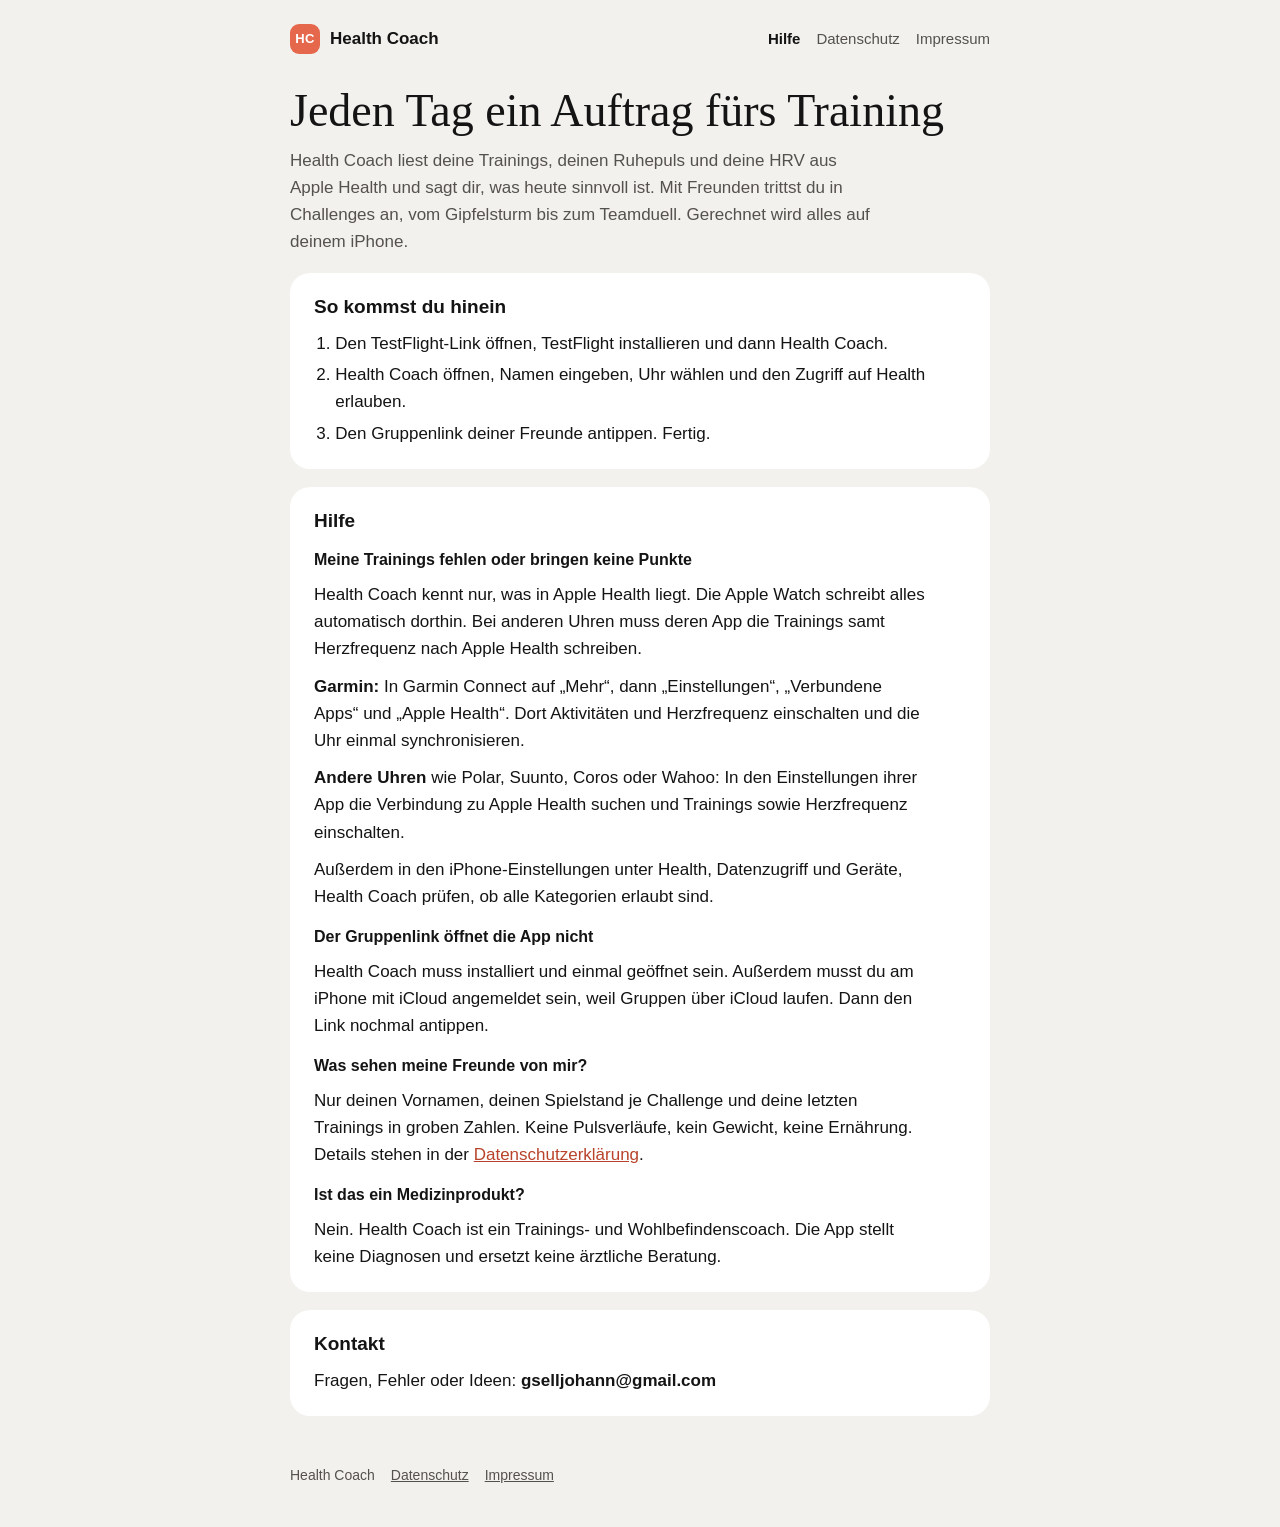
==== index.html @ 1bf3b1d5 "Website: Hilfe, Datenschutz, Impressum Co-Authored-By: Claude Opus 5.5 <noreply@anthropic.com>" ====
<!doctype html>
<html lang="de">
<head>
<meta charset="utf-8">
<meta name="viewport" content="width=device-width, initial-scale=1, viewport-fit=cover">
<title>Health Coach</title>
<meta name="description" content="Health Coach: Tagesauftrag fürs Training aus Apple Health und Challenges unter Freunden.">
<link rel="stylesheet" href="style.css">
</head>
<body>
<div class="top">
  <a class="brand" href="./"><span>HC</span>Health Coach</a>
  <nav aria-label="Seiten">
    <a href="./" aria-current="page">Hilfe</a>
    <a href="datenschutz.html">Datenschutz</a>
    <a href="impressum.html">Impressum</a>
  </nav>
</div>

<main>
  <header class="page">
    <h1>Jeden Tag ein Auftrag fürs Training</h1>
    <p class="lead">Health Coach liest deine Trainings, deinen Ruhepuls und deine HRV aus Apple Health und sagt dir, was heute sinnvoll ist. Mit Freunden trittst du in Challenges an, vom Gipfelsturm bis zum Teamduell. Gerechnet wird alles auf deinem iPhone.</p>
  </header>

  <section>
    <h2>So kommst du hinein</h2>
    <ol>
      <li>Den TestFlight-Link öffnen, TestFlight installieren und dann Health Coach.</li>
      <li>Health Coach öffnen, Namen eingeben, Uhr wählen und den Zugriff auf Health erlauben.</li>
      <li>Den Gruppenlink deiner Freunde antippen. Fertig.</li>
    </ol>
  </section>

  <section>
    <h2>Hilfe</h2>
    <h3>Meine Trainings fehlen oder bringen keine Punkte</h3>
    <p>Health Coach kennt nur, was in Apple Health liegt. Die Apple Watch schreibt alles automatisch dorthin. Bei anderen Uhren muss deren App die Trainings samt Herzfrequenz nach Apple Health schreiben.</p>
    <p><strong>Garmin:</strong> In Garmin Connect auf „Mehr“, dann „Einstellungen“, „Verbundene Apps“ und „Apple Health“. Dort Aktivitäten und Herzfrequenz einschalten und die Uhr einmal synchronisieren.</p>
    <p><strong>Andere Uhren</strong> wie Polar, Suunto, Coros oder Wahoo: In den Einstellungen ihrer App die Verbindung zu Apple Health suchen und Trainings sowie Herzfrequenz einschalten.</p>
    <p>Außerdem in den iPhone-Einstellungen unter Health, Datenzugriff und Geräte, Health Coach prüfen, ob alle Kategorien erlaubt sind.</p>

    <h3>Der Gruppenlink öffnet die App nicht</h3>
    <p>Health Coach muss installiert und einmal geöffnet sein. Außerdem musst du am iPhone mit iCloud angemeldet sein, weil Gruppen über iCloud laufen. Dann den Link nochmal antippen.</p>

    <h3>Was sehen meine Freunde von mir?</h3>
    <p>Nur deinen Vornamen, deinen Spielstand je Challenge und deine letzten Trainings in groben Zahlen. Keine Pulsverläufe, kein Gewicht, keine Ernährung. Details stehen in der <a href="datenschutz.html">Datenschutzerklärung</a>.</p>

    <h3>Ist das ein Medizinprodukt?</h3>
    <p>Nein. Health Coach ist ein Trainings- und Wohlbefindenscoach. Die App stellt keine Diagnosen und ersetzt keine ärztliche Beratung.</p>
  </section>

  <section>
    <h2>Kontakt</h2>
    <p>Fragen, Fehler oder Ideen: <span class="mail">gselljohann@gmail.com</span></p>
  </section>
</main>

<footer>
  <span>Health Coach</span>
  <a href="datenschutz.html">Datenschutz</a>
  <a href="impressum.html">Impressum</a>
</footer>
</body>
</html>
---- style.css ----
/* Health Coach: ruhige Dokumentseiten in den Farben der App. Nur Systemschriften,
   nichts wird von fremden Servern geladen. */
:root {
  --ground: #F2F1EE;
  --surface: #FFFFFF;
  --ink: #141414;
  --ink2: #55524D;
  --line: #E2DFD9;
  --coral: #E5684C;
  --coral-ink: #B8432A;
  --display: ui-serif, "New York", Georgia, "Times New Roman", serif;
  --body: -apple-system, BlinkMacSystemFont, "Segoe UI", Roboto, "Helvetica Neue", sans-serif;
  color-scheme: light;
}
@media (prefers-color-scheme: dark) {
  :root { --ground: #0F0F0F; --surface: #1C1B1A; --ink: #F3F1ED; --ink2: #ABA69E; --line: #2E2C29; --coral: #F07A5F; --coral-ink: #F59A84; color-scheme: dark; }
}

* { box-sizing: border-box; }
html { -webkit-text-size-adjust: 100%; }
body {
  margin: 0;
  background: var(--ground);
  color: var(--ink);
  font: 400 17px/1.6 var(--body);
  padding-left: max(16px, env(safe-area-inset-left, 0px));
  padding-right: max(16px, env(safe-area-inset-right, 0px));
}
main, .top, footer { max-width: 700px; margin: 0 auto; }
.top { display: flex; align-items: center; justify-content: space-between; gap: 12px; flex-wrap: wrap; padding-block: 24px 8px; }
.brand { display: flex; align-items: center; gap: 10px; font-weight: 600; color: var(--ink); text-decoration: none; }
.brand span { width: 30px; height: 30px; border-radius: 9px; background: var(--coral); color: #fff; display: grid; place-items: center; font-size: 13px; letter-spacing: .02em; }
nav { display: flex; gap: 16px; flex-wrap: wrap; font-size: 15px; }
nav a { color: var(--ink2); text-decoration: none; }
nav a[aria-current="page"] { color: var(--ink); font-weight: 600; }
nav a:hover, nav a:focus-visible { color: var(--coral-ink); }
main { display: grid; gap: 18px; padding-block: 24px 40px; }
header.page { display: grid; gap: 10px; }
h1 { font: 500 clamp(32px, 7vw, 46px)/1.1 var(--display); margin: 0; text-wrap: balance; }
.lead { color: var(--ink2); margin: 0; max-width: 62ch; }
section { background: var(--surface); border-radius: 20px; padding: 22px 24px; display: grid; gap: 10px; min-width: 0; }
h2 { font: 600 19px/1.3 var(--body); margin: 0; text-wrap: balance; }
h3 { font: 600 16px/1.35 var(--body); margin: 6px 0 0; }
p, ul, ol, dl { margin: 0; max-width: 65ch; }
ul, ol { padding-left: 1.25em; display: grid; gap: 4px; }
a { color: var(--coral-ink); }
a:focus-visible { outline: 2px solid var(--coral); outline-offset: 2px; border-radius: 4px; }
.short { border-left: 3px solid var(--coral); padding-left: 14px; }
.short strong { display: block; }
.mail { font-weight: 600; user-select: all; }
dl { display: grid; grid-template-columns: max-content 1fr; gap: 6px 16px; }
dt { color: var(--ink2); }
dd { margin: 0; }
footer { color: var(--ink2); font-size: 14px; padding-block: 8px 40px; display: flex; gap: 16px; flex-wrap: wrap; }
footer a { color: var(--ink2); }
@media (max-width: 480px) {
  section { padding: 18px; border-radius: 16px; }
  dl { grid-template-columns: 1fr; gap: 2px; }
  dd { margin-bottom: 8px; }
}
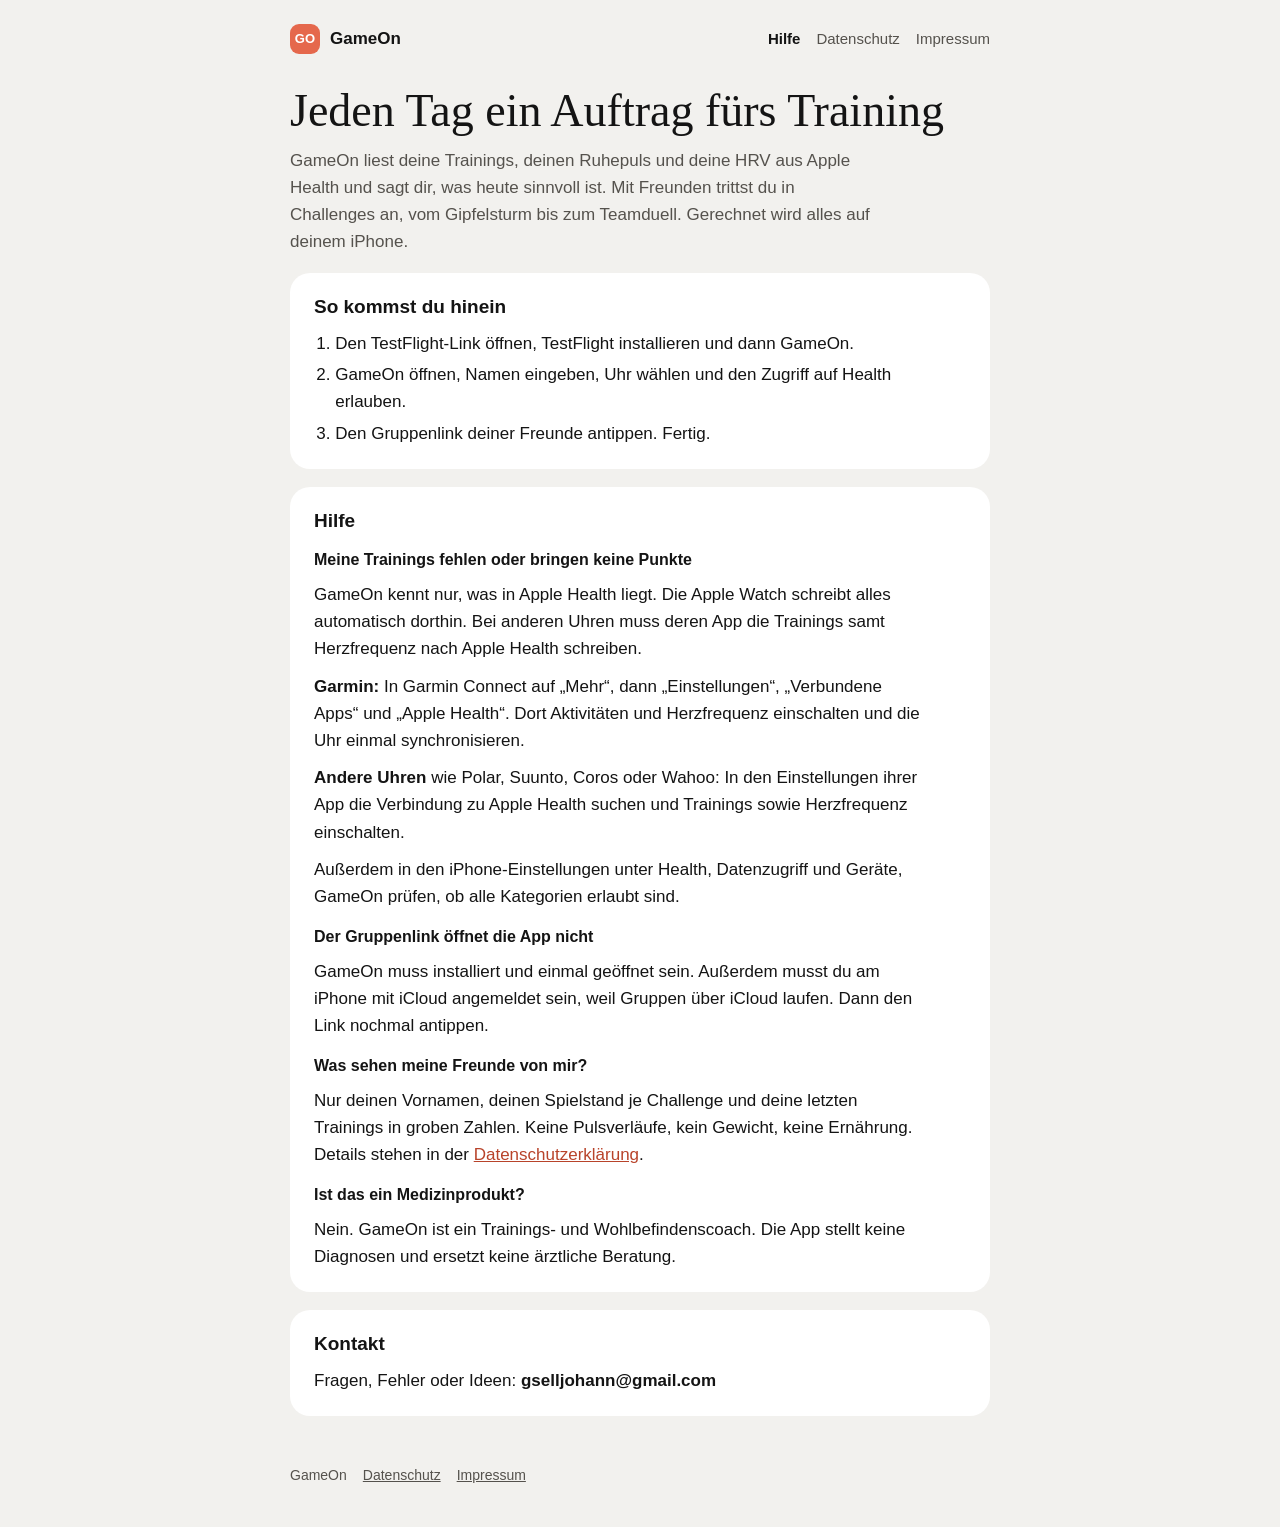
==== commit 102dde18: "Umbenannt in GameOn Co-Authored-By: Claude Opus 5.5 <noreply@anthropic.com>" ====
--- a/index.html
+++ b/index.html
@@ -3,13 +3,13 @@
 <head>
 <meta charset="utf-8">
 <meta name="viewport" content="width=device-width, initial-scale=1, viewport-fit=cover">
-<title>Health Coach</title>
-<meta name="description" content="Health Coach: Tagesauftrag fürs Training aus Apple Health und Challenges unter Freunden.">
+<title>GameOn</title>
+<meta name="description" content="GameOn: Tagesauftrag fürs Training aus Apple Health und Challenges unter Freunden.">
 <link rel="stylesheet" href="style.css">
 </head>
 <body>
 <div class="top">
-  <a class="brand" href="./"><span>HC</span>Health Coach</a>
+  <a class="brand" href="./"><span>GO</span>GameOn</a>
   <nav aria-label="Seiten">
     <a href="./" aria-current="page">Hilfe</a>
     <a href="datenschutz.html">Datenschutz</a>
@@ -20,14 +20,14 @@
 <main>
   <header class="page">
     <h1>Jeden Tag ein Auftrag fürs Training</h1>
-    <p class="lead">Health Coach liest deine Trainings, deinen Ruhepuls und deine HRV aus Apple Health und sagt dir, was heute sinnvoll ist. Mit Freunden trittst du in Challenges an, vom Gipfelsturm bis zum Teamduell. Gerechnet wird alles auf deinem iPhone.</p>
+    <p class="lead">GameOn liest deine Trainings, deinen Ruhepuls und deine HRV aus Apple Health und sagt dir, was heute sinnvoll ist. Mit Freunden trittst du in Challenges an, vom Gipfelsturm bis zum Teamduell. Gerechnet wird alles auf deinem iPhone.</p>
   </header>
 
   <section>
     <h2>So kommst du hinein</h2>
     <ol>
-      <li>Den TestFlight-Link öffnen, TestFlight installieren und dann Health Coach.</li>
-      <li>Health Coach öffnen, Namen eingeben, Uhr wählen und den Zugriff auf Health erlauben.</li>
+      <li>Den TestFlight-Link öffnen, TestFlight installieren und dann GameOn.</li>
+      <li>GameOn öffnen, Namen eingeben, Uhr wählen und den Zugriff auf Health erlauben.</li>
       <li>Den Gruppenlink deiner Freunde antippen. Fertig.</li>
     </ol>
   </section>
@@ -35,19 +35,19 @@
   <section>
     <h2>Hilfe</h2>
     <h3>Meine Trainings fehlen oder bringen keine Punkte</h3>
-    <p>Health Coach kennt nur, was in Apple Health liegt. Die Apple Watch schreibt alles automatisch dorthin. Bei anderen Uhren muss deren App die Trainings samt Herzfrequenz nach Apple Health schreiben.</p>
+    <p>GameOn kennt nur, was in Apple Health liegt. Die Apple Watch schreibt alles automatisch dorthin. Bei anderen Uhren muss deren App die Trainings samt Herzfrequenz nach Apple Health schreiben.</p>
     <p><strong>Garmin:</strong> In Garmin Connect auf „Mehr“, dann „Einstellungen“, „Verbundene Apps“ und „Apple Health“. Dort Aktivitäten und Herzfrequenz einschalten und die Uhr einmal synchronisieren.</p>
     <p><strong>Andere Uhren</strong> wie Polar, Suunto, Coros oder Wahoo: In den Einstellungen ihrer App die Verbindung zu Apple Health suchen und Trainings sowie Herzfrequenz einschalten.</p>
-    <p>Außerdem in den iPhone-Einstellungen unter Health, Datenzugriff und Geräte, Health Coach prüfen, ob alle Kategorien erlaubt sind.</p>
+    <p>Außerdem in den iPhone-Einstellungen unter Health, Datenzugriff und Geräte, GameOn prüfen, ob alle Kategorien erlaubt sind.</p>
 
     <h3>Der Gruppenlink öffnet die App nicht</h3>
-    <p>Health Coach muss installiert und einmal geöffnet sein. Außerdem musst du am iPhone mit iCloud angemeldet sein, weil Gruppen über iCloud laufen. Dann den Link nochmal antippen.</p>
+    <p>GameOn muss installiert und einmal geöffnet sein. Außerdem musst du am iPhone mit iCloud angemeldet sein, weil Gruppen über iCloud laufen. Dann den Link nochmal antippen.</p>
 
     <h3>Was sehen meine Freunde von mir?</h3>
     <p>Nur deinen Vornamen, deinen Spielstand je Challenge und deine letzten Trainings in groben Zahlen. Keine Pulsverläufe, kein Gewicht, keine Ernährung. Details stehen in der <a href="datenschutz.html">Datenschutzerklärung</a>.</p>
 
     <h3>Ist das ein Medizinprodukt?</h3>
-    <p>Nein. Health Coach ist ein Trainings- und Wohlbefindenscoach. Die App stellt keine Diagnosen und ersetzt keine ärztliche Beratung.</p>
+    <p>Nein. GameOn ist ein Trainings- und Wohlbefindenscoach. Die App stellt keine Diagnosen und ersetzt keine ärztliche Beratung.</p>
   </section>
 
   <section>
@@ -57,7 +57,7 @@
 </main>
 
 <footer>
-  <span>Health Coach</span>
+  <span>GameOn</span>
   <a href="datenschutz.html">Datenschutz</a>
   <a href="impressum.html">Impressum</a>
 </footer>
--- a/style.css
+++ b/style.css
@@ -1,4 +1,4 @@
-/* Health Coach: ruhige Dokumentseiten in den Farben der App. Nur Systemschriften,
+/* GameOn: ruhige Dokumentseiten in den Farben der App. Nur Systemschriften,
    nichts wird von fremden Servern geladen. */
 :root {
   --ground: #F2F1EE;
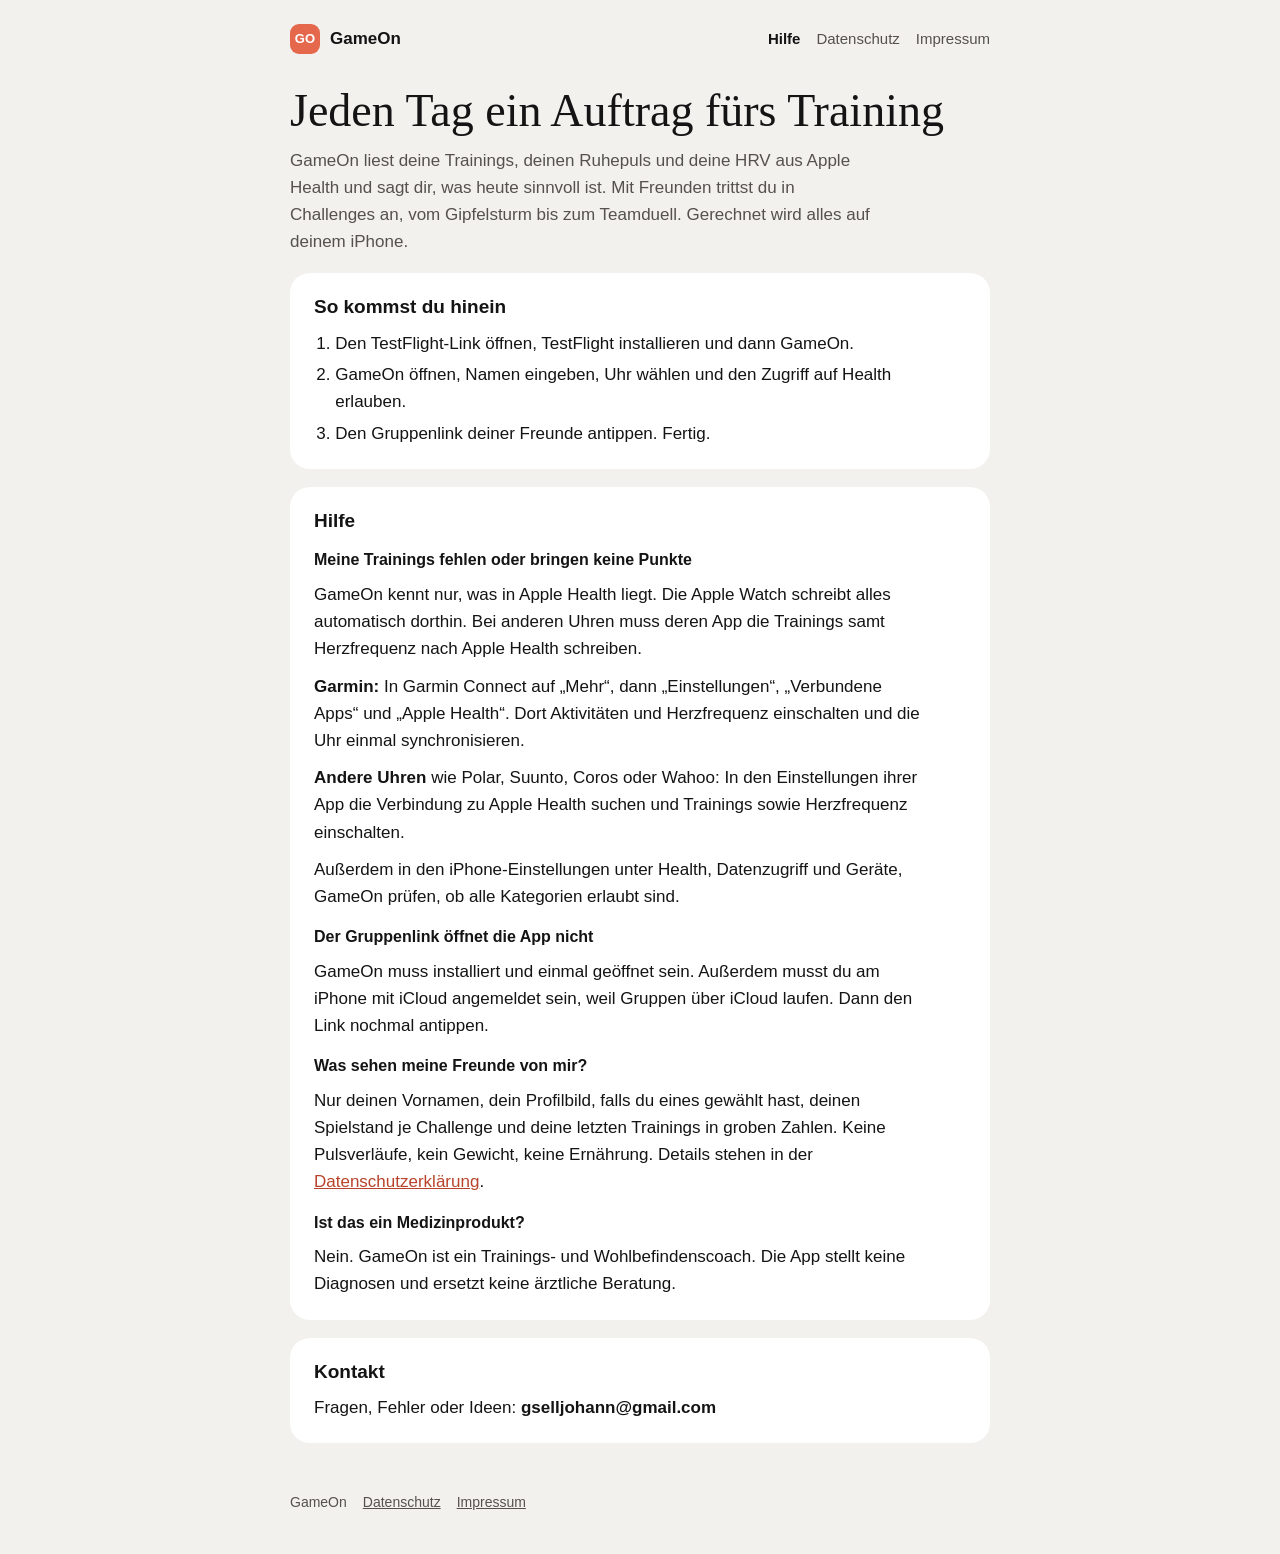
==== commit 08aa2115: "Datenschutz: Profilbild, Kamera und Fotos Co-Authored-By: Claude Opus 5.5 <noreply@anthropic.com>" ====
--- a/index.html
+++ b/index.html
@@ -44,7 +44,7 @@
     <p>GameOn muss installiert und einmal geöffnet sein. Außerdem musst du am iPhone mit iCloud angemeldet sein, weil Gruppen über iCloud laufen. Dann den Link nochmal antippen.</p>
 
     <h3>Was sehen meine Freunde von mir?</h3>
-    <p>Nur deinen Vornamen, deinen Spielstand je Challenge und deine letzten Trainings in groben Zahlen. Keine Pulsverläufe, kein Gewicht, keine Ernährung. Details stehen in der <a href="datenschutz.html">Datenschutzerklärung</a>.</p>
+    <p>Nur deinen Vornamen, dein Profilbild, falls du eines gewählt hast, deinen Spielstand je Challenge und deine letzten Trainings in groben Zahlen. Keine Pulsverläufe, kein Gewicht, keine Ernährung. Details stehen in der <a href="datenschutz.html">Datenschutzerklärung</a>.</p>
 
     <h3>Ist das ein Medizinprodukt?</h3>
     <p>Nein. GameOn ist ein Trainings- und Wohlbefindenscoach. Die App stellt keine Diagnosen und ersetzt keine ärztliche Beratung.</p>
